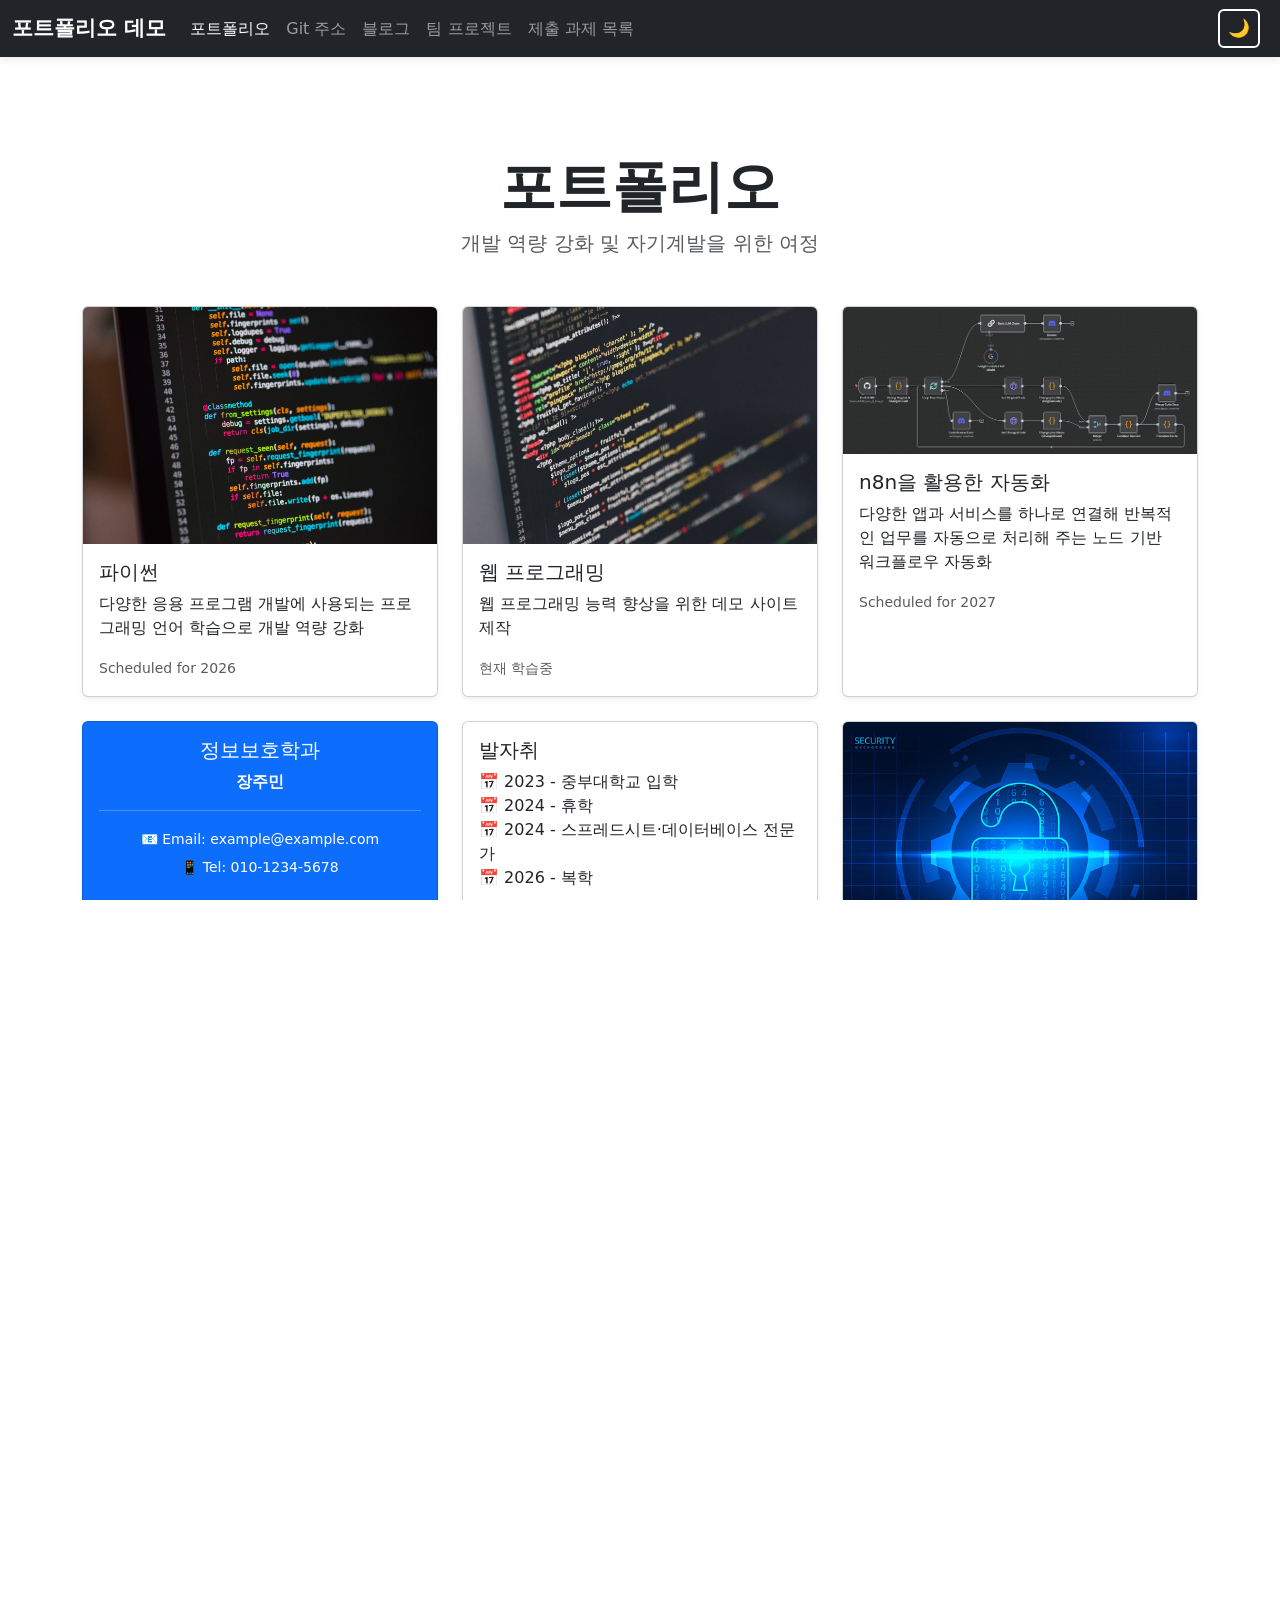
==== index.html @ 8efb3dae "fix: 포트폴리오 페이지의 모든 카드에 호버 효과 적용 - index.html의 개인정보, 발자취, 보안 카드에 hover-card 클래스 추가 - HomeWork.html의 과" ====
<!DOCTYPE html>
<html lang="ko">
<head>
    <meta charset="UTF-8">
    <meta name="viewport" content="width=device-width, initial-scale=1.0">
    <title>포트폴리오 웹</title>
    
    <link href="https://cdn.jsdelivr.net/npm/bootstrap@5.3.3/dist/css/bootstrap.min.css" rel="stylesheet">
    <link rel="stylesheet" href="main.css">
</head>
<body>

<!-- 네비게이션 바 -->
<nav class="navbar navbar-expand-lg navbar-dark bg-dark sticky-top" id="navbar">
  <div class="container-fluid">
    <a class="navbar-brand" href="index.html">포트폴리오 데모</a>
    
    <div class="d-flex align-items-center order-lg-last">
      <!-- 다크모드 토글 버튼 (모바일에서도 보이도록 위치 조정) -->
      <button class="btn btn-outline-light me-2" id="themeToggle" title="테마 전환">
        <span class="theme-icon">🌙</span>
      </button>
      
      <button class="navbar-toggler" type="button" data-bs-toggle="collapse" data-bs-target="#navbarSupportedContent" aria-controls="navbarSupportedContent" aria-expanded="false" aria-label="Toggle navigation">
        <span class="navbar-toggler-icon"></span>
      </button>
    </div>

    <div class="collapse navbar-collapse" id="navbarSupportedContent">
      <ul class="navbar-nav me-auto mb-2 mb-lg-0">
        <li class="nav-item">
          <a class="nav-link active" href="index.html">포트폴리오</a>
        </li>
        <li class="nav-item">
          <a class="nav-link" href="https://github.com/wpdl42" target="_blank">Git 주소</a>
        </li>
        <li class="nav-item">
          <a class="nav-link" href="https://it-bookmark.tistory.com/" target="_blank">블로그</a>
        </li>
        <li class="nav-item">
          <a class="nav-link" href="Team.html">팀 프로젝트</a>
        </li>
        <li class="nav-item">
          <a class="nav-link" href="HomeWork.html">제출 과제 목록</a>
        </li>
      </ul>
    </div>
  </div>
</nav>

<!-- 메인 콘텐츠 -->
<main class="container-fluid py-5">
  <div class="text-center my-5" style="margin-top: 25vh;">
    <h1 class="display-4 fw-bold fade-in">포트폴리오</h1>
    <p class="lead text-muted fade-in">개발 역량 강화 및 자기계발을 위한 여정</p>
  </div>
  
  <div class="container">
    <div class="row g-4">
      <!-- 파이썬 카드 -->
      <div class="col-md-6 col-lg-4 fade-in-up">
        <div class="card h-100 shadow-sm hover-card">
          <img src="img/image_EXjswNR.png" class="card-img-top" alt="파이썬">
          <div class="card-body">
            <h5 class="card-title">파이썬</h5>
            <p class="card-text">다양한 응용 프로그램 개발에 사용되는 프로그래밍 언어 학습으로 개발 역량 강화</p>
            <p class="card-text"><small class="text-muted">Scheduled for 2026</small></p>
          </div>
        </div>
      </div>

      <!-- 웹 프로그래밍 카드 -->
      <div class="col-md-6 col-lg-4 fade-in-up">
        <div class="card h-100 shadow-sm hover-card">
          <img src="img/웹프.jpeg" class="card-img-top" alt="웹 프로그래밍">
          <div class="card-body">
            <h5 class="card-title">웹 프로그래밍</h5>
            <p class="card-text">웹 프로그래밍 능력 향상을 위한 데모 사이트 제작</p>
            <p class="card-text"><small class="text-muted">현재 학습중</small></p>
          </div>
        </div>
      </div>

      <!-- n8n 카드 -->
      <div class="col-md-6 col-lg-4 fade-in-up">
        <div class="card h-100 shadow-sm hover-card">
          <img src="img/n8n.png" class="card-img-top" alt="n8n">
          <div class="card-body">
            <h5 class="card-title">n8n을 활용한 자동화</h5>
            <p class="card-text">다양한 앱과 서비스를 하나로 연결해 반복적인 업무를 자동으로 처리해 주는 노드 기반 워크플로우 자동화</p>
            <p class="card-text"><small class="text-muted">Scheduled for 2027</small></p>
          </div>
        </div>
      </div>

      <!-- 개인정보 카드 -->
      <div class="col-md-6 col-lg-4 fade-in-up">
        <div class="card h-100 shadow-sm bg-primary text-white hover-card">
          <div class="card-body text-center">
            <h5 class="card-title">정보보호학과</h5>
            <p class="card-text fw-bold">장주민</p>
            <hr class="bg-white">
            <p class="card-text mb-1">
              <small>📧 Email: example@example.com</small>
            </p>
            <p class="card-text">
              <small>📱 Tel: 010-1234-5678</small>
            </p>
          </div>
        </div>
      </div>

      <!-- 발자취 카드 -->
      <div class="col-md-6 col-lg-4 fade-in-up">
        <div class="card h-100 shadow-sm hover-card">
          <div class="card-body">
            <h5 class="card-title">발자취</h5>
            <ul class="list-unstyled">
              <li>📅 2023 - 중부대학교 입학</li>
              <li>📅 2024 - 휴학</li>
              <li>📅 2024 - 스프레드시트·데이터베이스 전문가</li>
              <li>📅 2026 - 복학</li>
            </ul>
            <p class="card-text mt-3"><small class="text-muted">개인 연혁</small></p>
          </div>
        </div>
      </div>

      <!-- 보안 카드 -->
      <div class="col-md-6 col-lg-4 fade-in-up">
        <div class="card h-100 shadow-sm hover-card">
          <img src="img/보안.jpg" class="card-img-top" alt="보안">
          <div class="card-body text-center">
            <h5 class="card-title">정보보호 학습</h5>
            <p class="card-text">자기계발과 목표설정. 정보보호 관련 실무 지식 습득 및 친숙화</p>
            <p class="card-text"><small class="text-muted">앞으로 나아갈 방향성</small></p>
          </div>
        </div>
      </div>

      <!-- 리눅스 카드 -->
      <div class="col-md-6 col-lg-4 fade-in-up">
        <div class="card h-100 shadow-sm hover-card">
          <img src="img/리눅스.jpg" class="card-img-top" alt="리눅스">
          <div class="card-body">
            <h5 class="card-title">리눅스</h5>
            <p class="card-text">기초적인 리눅스 학습을 통하여 시스템 관리 능력 향상</p>
            <p class="card-text"><small class="text-muted">Scheduled for 2026</small></p>
          </div>
        </div>
      </div>
    </div>
  </div>
</main>

<!-- 상단 이동 버튼 -->
<button id="scrollTopBtn" class="scroll-top-btn" title="상단으로 이동">
  ⬆️
</button>

<!-- 푸터 -->
<footer class="bg-dark text-light text-center py-4 mt-5">
  <div class="container">
    <p>&copy; 2026 포트폴리오 웹. All rights reserved.</p>
  </div>
</footer>

<script src="https://cdn.jsdelivr.net/npm/bootstrap@5.3.3/dist/js/bootstrap.bundle.min.js"></script>
<script src="theme.js"></script>
<script src="scroll-animation.js"></script>

</body>
</html>
---- main.css ----
/* ============================================
   기본 레이아웃 및 구조
   ============================================ */

html, body {
  height: 100%;
  margin: 0;
  display: flex;
  flex-direction: column;
  transition: background-color 0.3s ease, color 0.3s ease;
}

main {
  flex: 1;
}

footer {
  margin-top: auto;
}

/* 스크롤바 숨기기 */
html, body {
  overflow-y: auto;
  -ms-overflow-style: none;
  scrollbar-width: none;
}

html::-webkit-scrollbar,
body::-webkit-scrollbar {
  display: none;
}

/* ============================================
   다크모드 테마
   ============================================ */

:root {
  --bg-light: #ffffff;
  --bg-dark: #212529;
  --text-light: #212529;
  --text-dark: #ffffff;
  --card-bg-light: #ffffff;
  --card-bg-dark: #343a40;
  --navbar-bg-light: #212529;
  --navbar-bg-dark: #1a1a1a;
}

body {
  background-color: var(--bg-light);
  color: var(--text-light);
}

body.dark-mode {
  background-color: var(--bg-dark);
  color: var(--text-dark);
}

/* 다크모드에서 카드 스타일 */
body.dark-mode .card {
  background-color: var(--card-bg-dark);
  color: var(--text-dark);
  border-color: #495057;
}

body.dark-mode .card-text {
  color: #adb5bd;
}

body.dark-mode .text-muted {
  color: #868e96 !important;
}

body.dark-mode .navbar {
  background-color: var(--navbar-bg-dark) !important;
}

body.dark-mode .nav-link {
  color: #adb5bd !important;
}

body.dark-mode .nav-link.active {
  color: #ffffff !important;
}

body.dark-mode .lead {
  color: #adb5bd;
}

body.dark-mode footer {
  background-color: var(--navbar-bg-dark) !important;
}

/* ============================================
   테마 토글 버튼
   ============================================ */

#themeToggle {
  background-color: transparent !important;
  border: 2px solid #ffffff !important;
  padding: 0.25rem 0.5rem !important;
  font-size: 1.1rem;
  transition: all 0.3s ease;
  display: flex;
  align-items: center;
  justify-content: center;
}

#themeToggle:hover {
  background-color: #ffffff !important;
  color: #212529 !important;
  transform: rotate(20deg);
}

body.dark-mode #themeToggle {
  border-color: #adb5bd !important;
}

body.dark-mode #themeToggle:hover {
  background-color: #adb5bd !important;
  color: #212529 !important;
}

.theme-icon {
  display: inline-block;
  transition: transform 0.3s ease;
}

/* ============================================
   스크롤 애니메이션
   ============================================ */

/* 페이드인 애니메이션 */
@keyframes fadeIn {
  from {
    opacity: 0;
  }
  to {
    opacity: 1;
  }
}

@keyframes fadeInUp {
  from {
    opacity: 0;
    transform: translateY(30px);
  }
  to {
    opacity: 1;
    transform: translateY(0);
  }
}

.fade-in {
  animation: fadeIn 0.8s ease-in-out;
}

.fade-in-up {
  animation: fadeInUp 0.8s ease-in-out forwards;
  opacity: 0;
}

/* 스크롤 위치에 따른 애니메이션 */
.fade-in-up.visible {
  animation: fadeInUp 0.8s ease-in-out forwards;
}

/* ============================================
   카드 호버 효과
   ============================================ */

.hover-card {
  transition: all 0.3s ease;
  cursor: pointer;
}

.hover-card:hover {
  transform: translateY(-8px);
  box-shadow: 0 12px 24px rgba(0, 0, 0, 0.15) !important;
}

body.dark-mode .hover-card:hover {
  box-shadow: 0 12px 24px rgba(255, 255, 255, 0.1) !important;
}

/* ============================================
   상단 이동 버튼
   ============================================ */

.scroll-top-btn {
  position: fixed;
  bottom: 30px;
  right: 30px;
  width: 50px;
  height: 50px;
  background-color: #007bff;
  color: white;
  border: none;
  border-radius: 50%;
  font-size: 1.5rem;
  cursor: pointer;
  display: none;
  align-items: center;
  justify-content: center;
  box-shadow: 0 4px 12px rgba(0, 0, 0, 0.2);
  transition: all 0.3s ease;
  z-index: 999;
}

.scroll-top-btn:hover {
  background-color: #0056b3;
  transform: translateY(-5px);
  box-shadow: 0 6px 16px rgba(0, 0, 0, 0.3);
}

.scroll-top-btn.show {
  display: flex;
}

body.dark-mode .scroll-top-btn {
  background-color: #0d6efd;
  box-shadow: 0 4px 12px rgba(255, 255, 255, 0.2);
}

body.dark-mode .scroll-top-btn:hover {
  background-color: #0a58ca;
  box-shadow: 0 6px 16px rgba(255, 255, 255, 0.3);
}

/* ============================================
   과제 박스 스타일
   ============================================ */

.assignment-box {
  min-height: 200px;
  display: flex;
  flex-direction: column;
  justify-content: space-between;
  transition: all 0.3s ease;
}

.assignment-list {
  margin-bottom: 3rem;
}

/* ============================================
   버튼 스타일
   ============================================ */

.btn-custom {
  background-color: #ffffff;
  color: #000000;
  border: 2px solid #000000;
  transition: all 0.3s ease;
  font-weight: 500;
}

.btn-custom:hover {
  background-color: #000000;
  color: #ffffff;
  transform: translateY(-2px);
  box-shadow: 0 4px 12px rgba(0, 0, 0, 0.2);
}

body.dark-mode .btn-custom {
  background-color: #343a40;
  color: #ffffff;
  border-color: #ffffff;
}

body.dark-mode .btn-custom:hover {
  background-color: #ffffff;
  color: #000000;
  box-shadow: 0 4px 12px rgba(255, 255, 255, 0.2);
}

/* ============================================
   네비게이션 바 개선
   ============================================ */

.navbar {
  box-shadow: 0 2px 8px rgba(0, 0, 0, 0.1);
  transition: all 0.3s ease;
}

body.dark-mode .navbar {
  box-shadow: 0 2px 8px rgba(255, 255, 255, 0.05);
}

.navbar-brand {
  font-weight: 600;
  font-size: 1.3rem;
  transition: all 0.3s ease;
}

.navbar-brand:hover {
  transform: scale(1.05);
}

/* ============================================
   반응형 디자인
   ============================================ */

@media (max-width: 768px) {
  .scroll-top-btn {
    bottom: 20px;
    right: 20px;
    width: 45px;
    height: 45px;
    font-size: 1.2rem;
  }

  .fade-in-up {
    animation-delay: 0.1s;
  }

  main {
    padding: 0 1rem;
  }
}

/* ============================================
   추가 유틸리티 클래스
   ============================================ */

.shadow-sm {
  box-shadow: 0 0.125rem 0.25rem rgba(0, 0, 0, 0.075) !important;
  transition: box-shadow 0.3s ease;
}

body.dark-mode .shadow-sm {
  box-shadow: 0 0.125rem 0.25rem rgba(255, 255, 255, 0.05) !important;
}

/* 부드러운 스크롤 */
html {
  scroll-behavior: smooth;
}
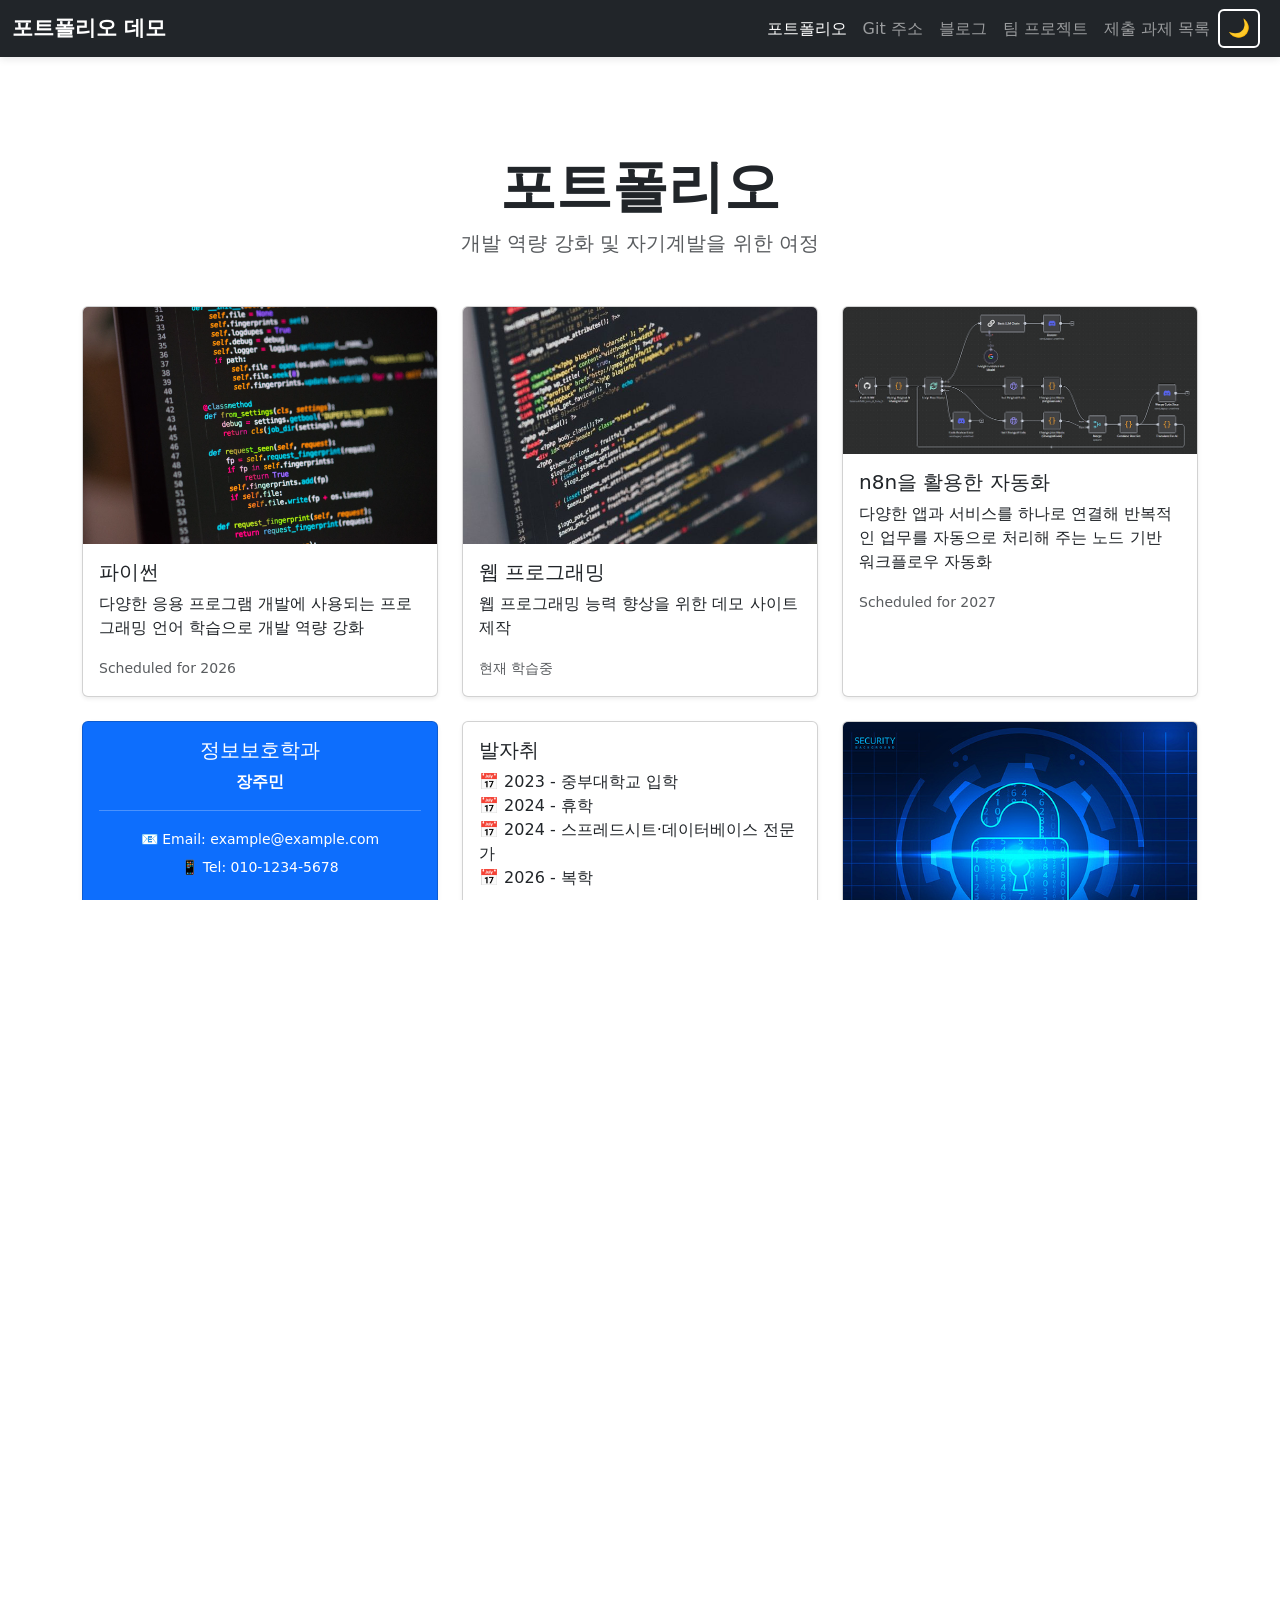
==== commit a6264c70: "style: 내비게이션 바 메뉴 항목 우측 정렬 (ms-auto 적용)" ====
--- a/index.html
+++ b/index.html
@@ -27,7 +27,7 @@
     </div>
 
     <div class="collapse navbar-collapse" id="navbarSupportedContent">
-      <ul class="navbar-nav me-auto mb-2 mb-lg-0">
+      <ul class="navbar-nav ms-auto mb-2 mb-lg-0">
         <li class="nav-item">
           <a class="nav-link active" href="index.html">포트폴리오</a>
         </li>
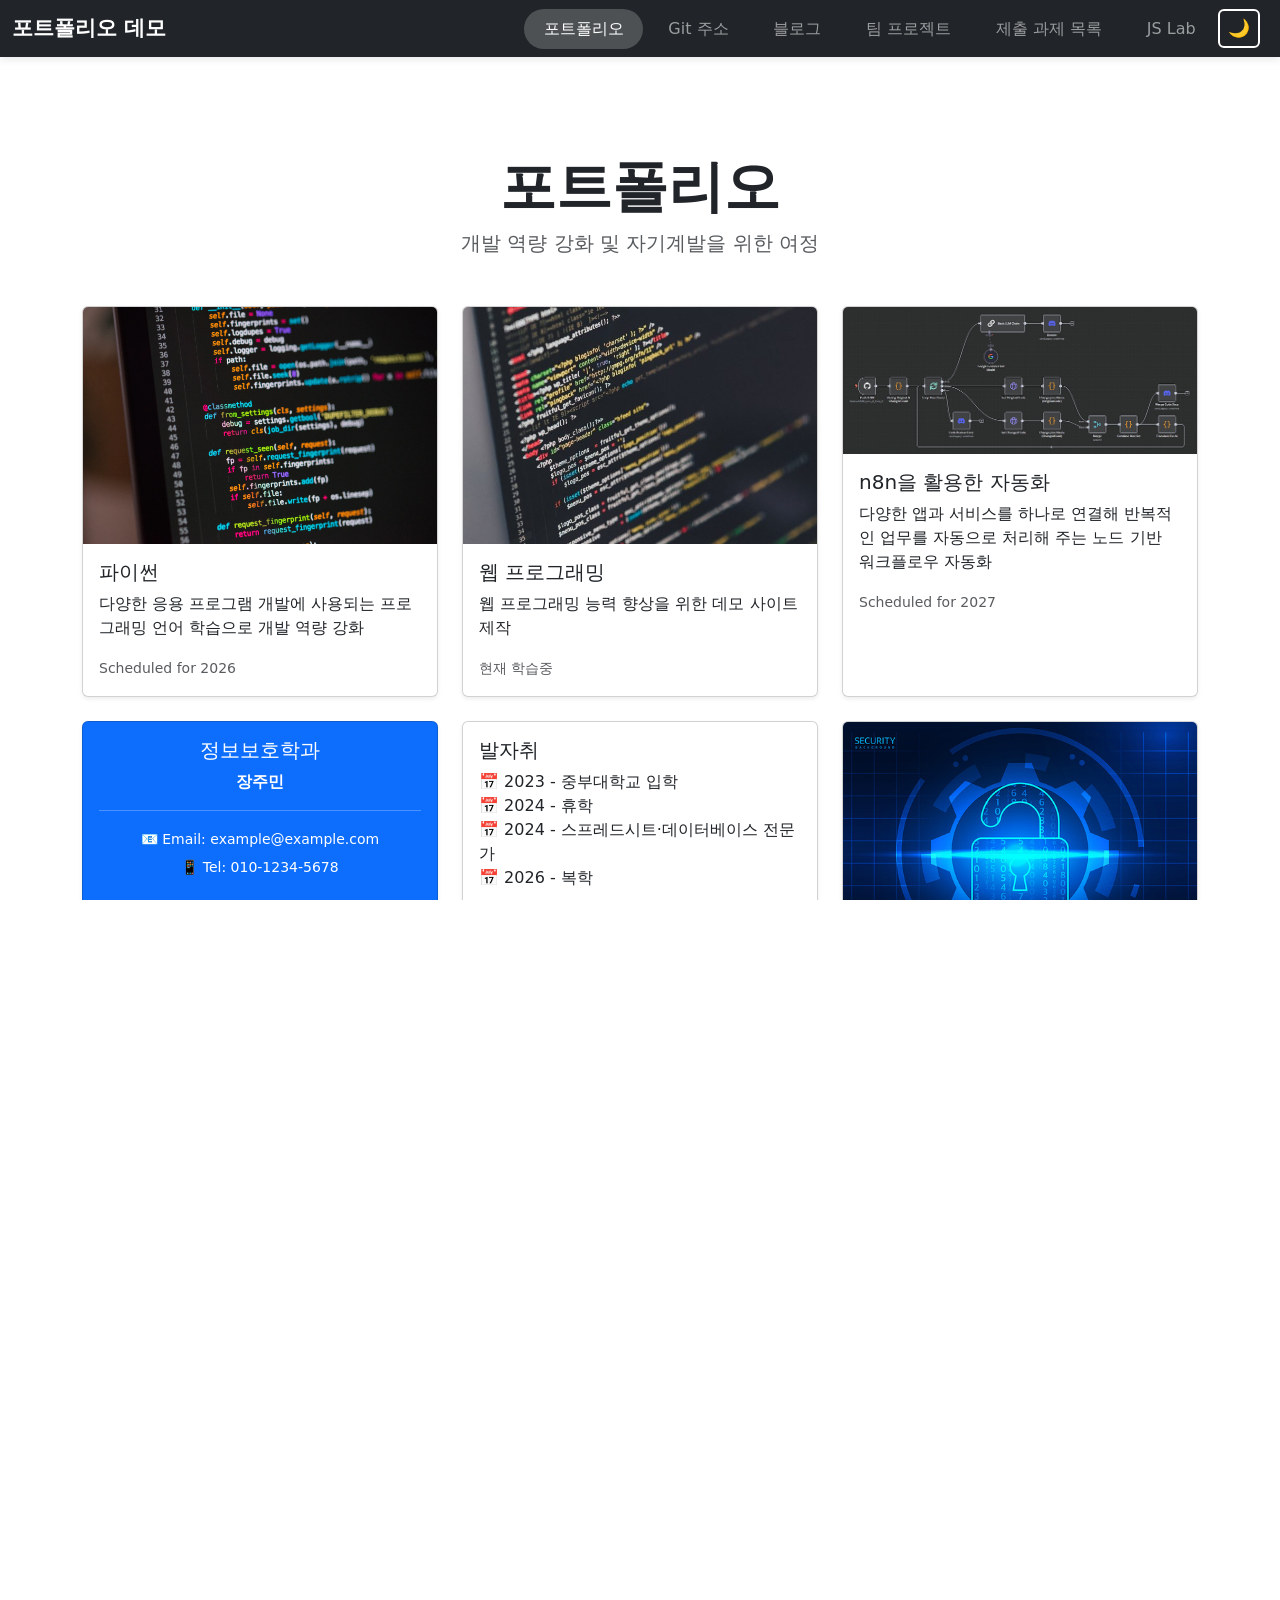
==== commit 8c78428e: "feat: JS 핵심 기능을 활용한 'JS Lab' 페이지 추가 - Dynamic Skills: 배열 데이터를 활용한 동적 렌더링 및 필터링 기능 - Guestbook: 객체 배열" ====
--- a/index.html
+++ b/index.html
@@ -42,6 +42,9 @@
         </li>
         <li class="nav-item">
           <a class="nav-link" href="HomeWork.html">제출 과제 목록</a>
+        </li>
+        <li class="nav-item">
+          <a class="nav-link" href="Lab.html">JS Lab</a>
         </li>
       </ul>
     </div>
--- a/main.css
+++ b/main.css
@@ -76,10 +76,14 @@
 
 body.dark-mode .nav-link {
   color: #adb5bd !important;
+  border-radius: 50px;
+  padding: 0.5rem 1.2rem !important;
+  transition: all 0.3s ease !important;
 }
 
 body.dark-mode .nav-link.active {
   color: #ffffff !important;
+  background-color: rgba(255, 255, 255, 0.1);
 }
 
 body.dark-mode .lead {
@@ -282,8 +286,33 @@
   transition: all 0.3s ease;
 }
 
+.nav-link {
+  border-radius: 50px;
+  padding: 0.5rem 1.2rem !important;
+  margin: 0 0.2rem;
+  transition: all 0.3s ease;
+}
+
+.nav-link:hover {
+  background-color: rgba(255, 255, 255, 0.15);
+  color: #ffffff !important;
+}
+
+.nav-link.active {
+  background-color: rgba(255, 255, 255, 0.2);
+  color: #ffffff !important;
+}
+
 body.dark-mode .navbar {
   box-shadow: 0 2px 8px rgba(255, 255, 255, 0.05);
+}
+
+body.dark-mode .nav-link:hover {
+  background-color: rgba(255, 255, 255, 0.1);
+}
+
+body.dark-mode .nav-link.active {
+  background-color: rgba(255, 255, 255, 0.15);
 }
 
 .navbar-brand {
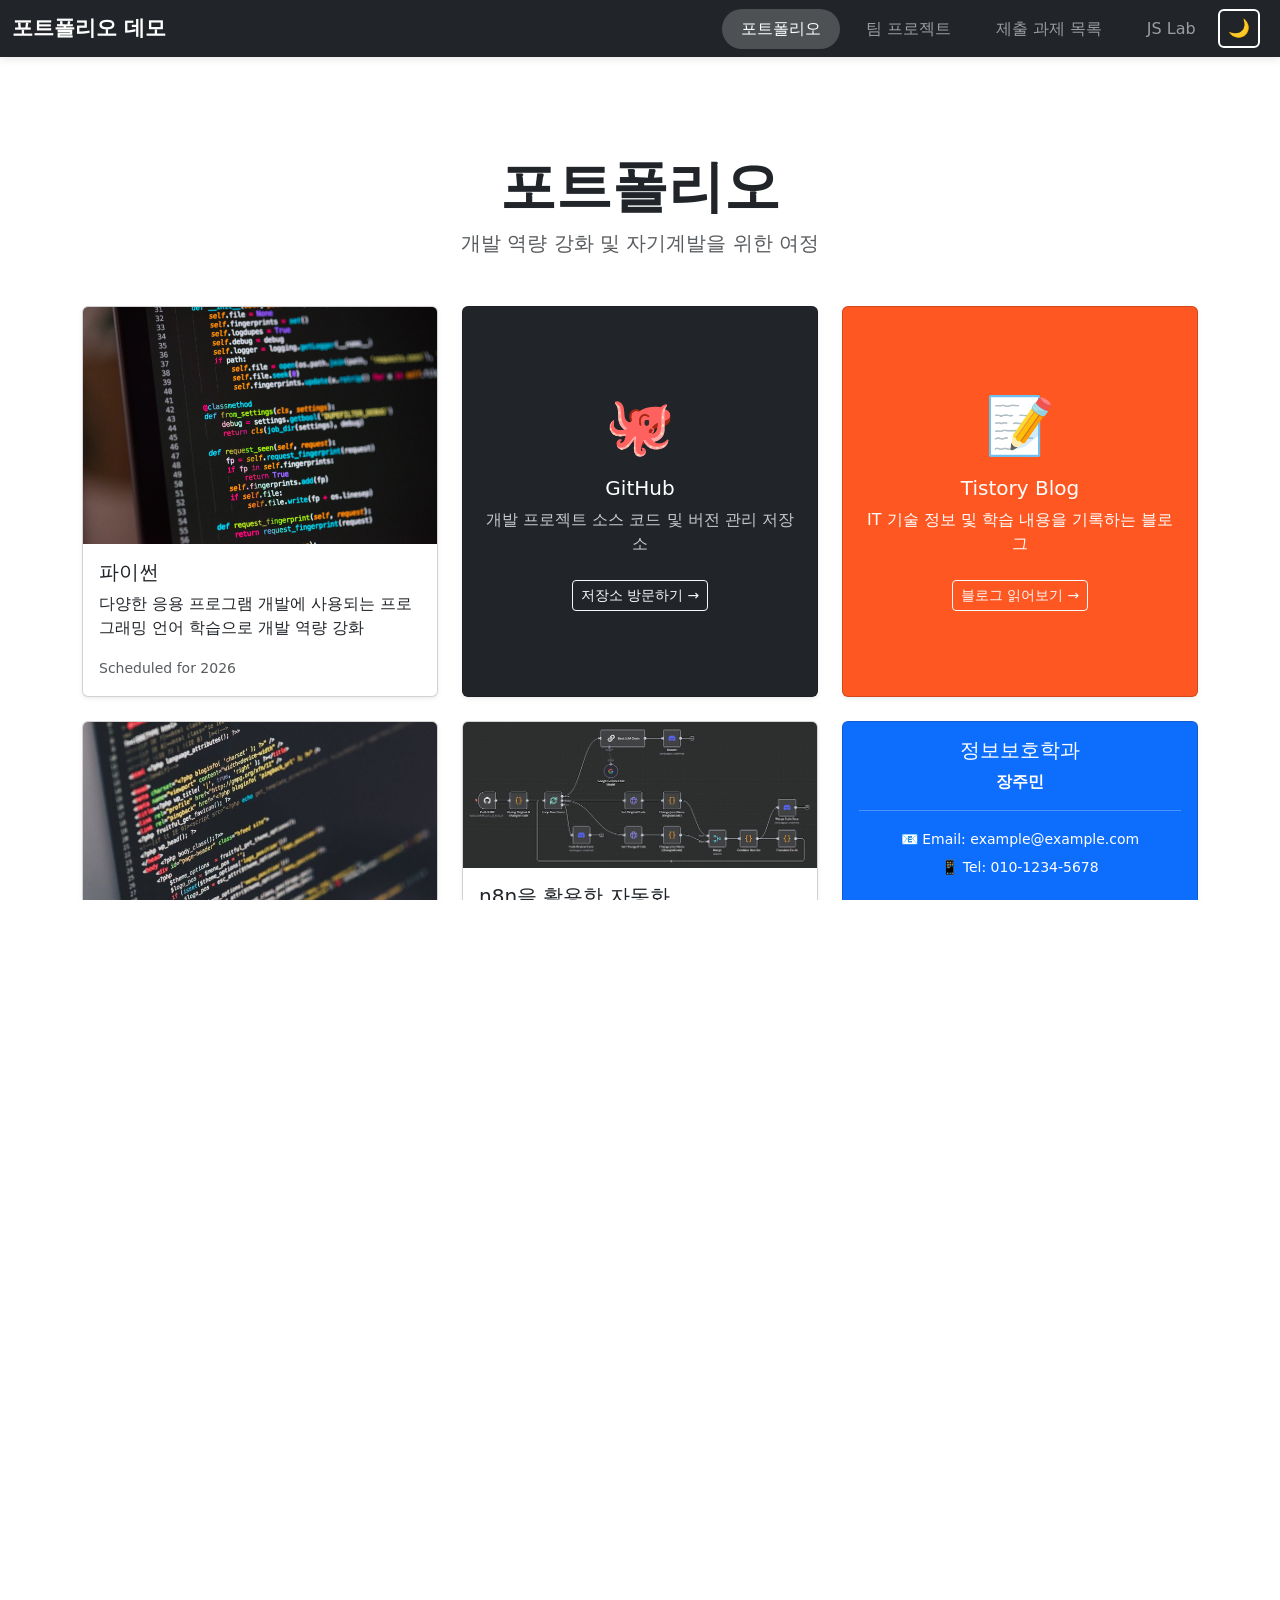
==== commit 63dd4999: "refactor: 외부 링크 메뉴를 내비게이션에서 메인 페이지 카드로 이동 - 내비게이션 바에서 Git 주소, 블로그 메뉴 제거 - 메인 페이지(index.html)에 GitHub" ====
--- a/index.html
+++ b/index.html
@@ -31,12 +31,7 @@
         <li class="nav-item">
           <a class="nav-link active" href="index.html">포트폴리오</a>
         </li>
-        <li class="nav-item">
-          <a class="nav-link" href="https://github.com/wpdl42" target="_blank">Git 주소</a>
-        </li>
-        <li class="nav-item">
-          <a class="nav-link" href="https://it-bookmark.tistory.com/" target="_blank">블로그</a>
-        </li>
+
         <li class="nav-item">
           <a class="nav-link" href="Team.html">팀 프로젝트</a>
         </li>
@@ -70,6 +65,34 @@
             <p class="card-text"><small class="text-muted">Scheduled for 2026</small></p>
           </div>
         </div>
+      </div>
+
+      <!-- GitHub 카드 -->
+      <div class="col-md-6 col-lg-4 fade-in-up">
+        <a href="https://github.com/wpdl42" target="_blank" class="text-decoration-none text-dark">
+          <div class="card h-100 shadow-sm hover-card bg-dark text-white">
+            <div class="card-body d-flex flex-column justify-content-center align-items-center text-center">
+              <h2 class="display-4 mb-3">🐙</h2>
+              <h5 class="card-title">GitHub</h5>
+              <p class="card-text opacity-75">개발 프로젝트 소스 코드 및 버전 관리 저장소</p>
+              <span class="btn btn-outline-light btn-sm mt-2">저장소 방문하기 →</span>
+            </div>
+          </div>
+        </a>
+      </div>
+
+      <!-- Blog 카드 -->
+      <div class="col-md-6 col-lg-4 fade-in-up">
+        <a href="https://it-bookmark.tistory.com/" target="_blank" class="text-decoration-none text-dark">
+          <div class="card h-100 shadow-sm hover-card" style="background-color: #ff5722; color: white;">
+            <div class="card-body d-flex flex-column justify-content-center align-items-center text-center">
+              <h2 class="display-4 mb-3">📝</h2>
+              <h5 class="card-title">Tistory Blog</h5>
+              <p class="card-text opacity-90">IT 기술 정보 및 학습 내용을 기록하는 블로그</p>
+              <span class="btn btn-outline-light btn-sm mt-2">블로그 읽어보기 →</span>
+            </div>
+          </div>
+        </a>
       </div>
 
       <!-- 웹 프로그래밍 카드 -->
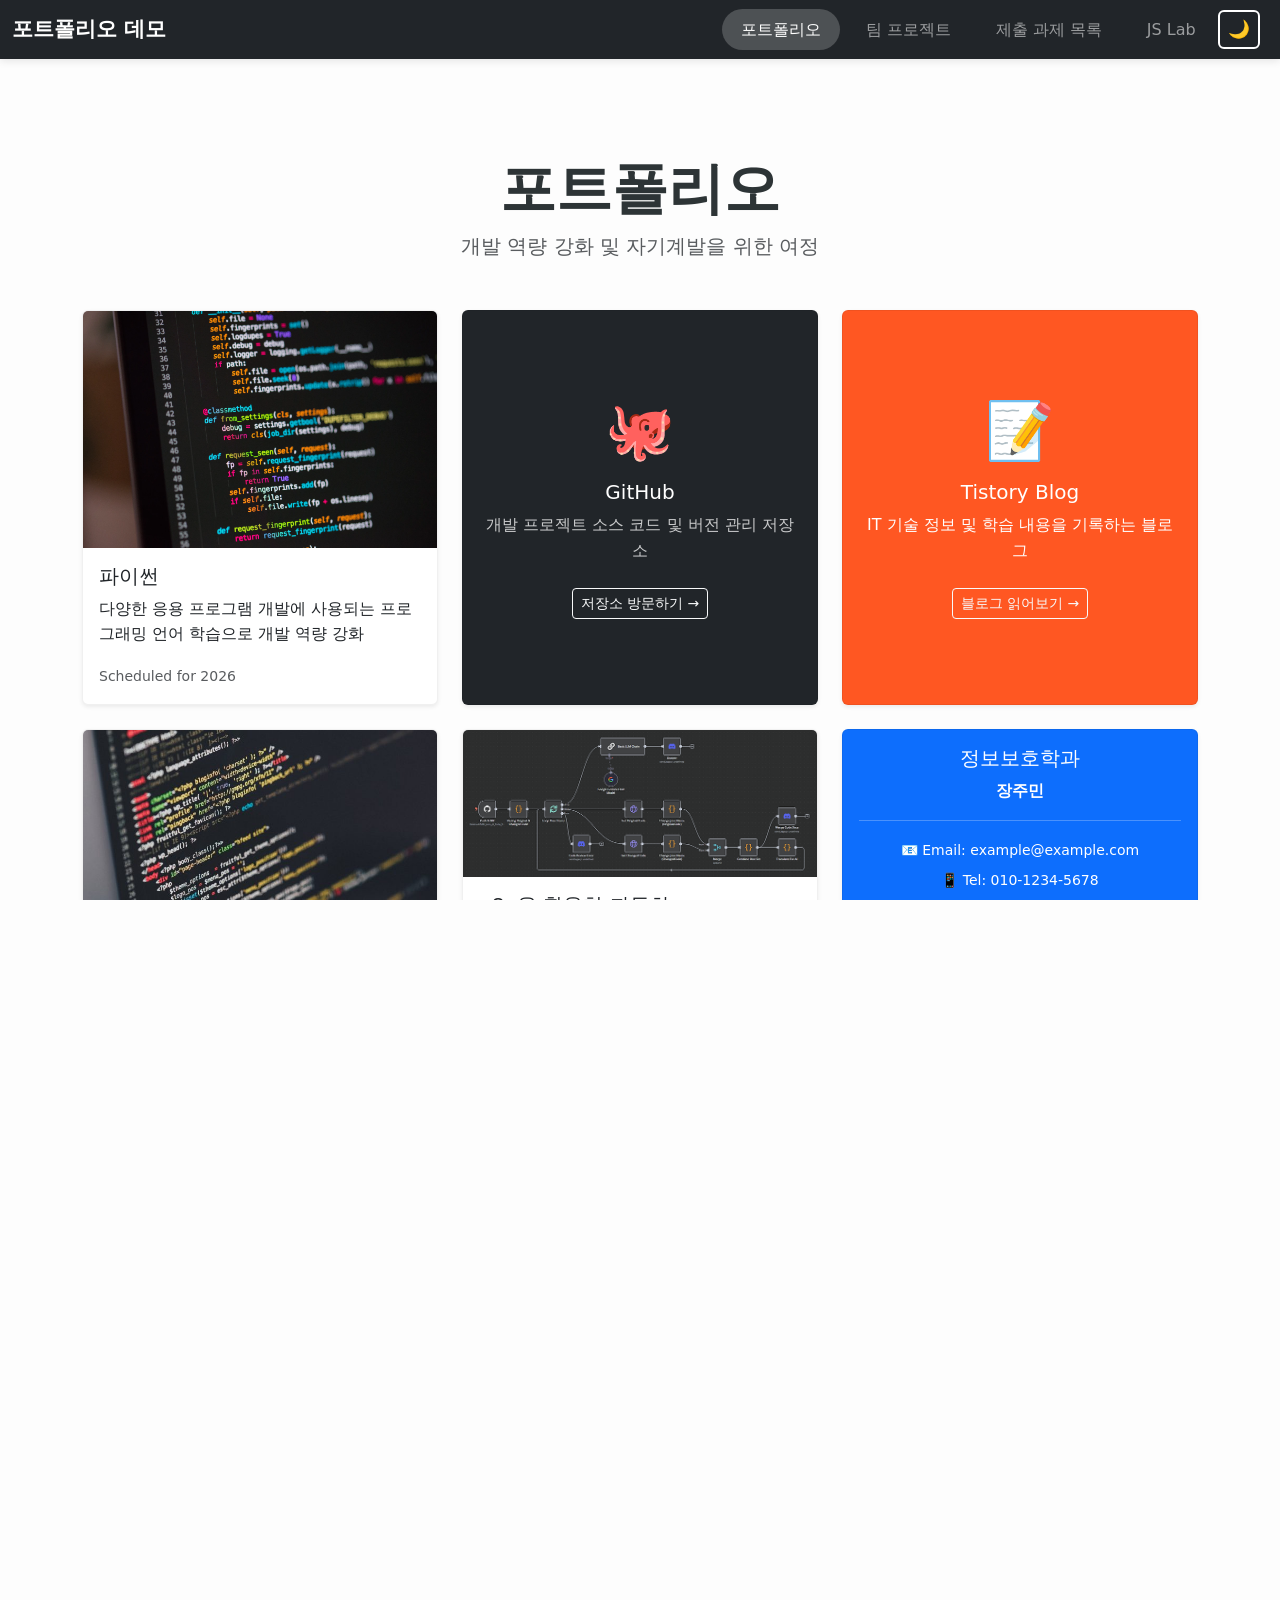
==== commit f193a723: "Update index.html" ====
--- a/index.html
+++ b/index.html
@@ -144,8 +144,8 @@
             <ul class="list-unstyled">
               <li>📅 2023 - 중부대학교 입학</li>
               <li>📅 2024 - 휴학</li>
-              <li>📅 2024 - 스프레드시트·데이터베이스 전문가</li>
               <li>📅 2026 - 복학</li>
+              <li>📅 2026 - 스펙업 진행중...</li>
             </ul>
             <p class="card-text mt-3"><small class="text-muted">개인 연혁</small></p>
           </div>
--- a/main.css
+++ b/main.css
@@ -18,16 +18,16 @@
   margin-top: auto;
 }
 
-/* 스크롤바 숨기기 */
+/* 스크롤 기능은 유지하되 스크롤바만 숨기기 */
 html, body {
   overflow-y: auto;
-  -ms-overflow-style: none;
-  scrollbar-width: none;
+  -ms-overflow-style: none; /* IE and Edge */
+  scrollbar-width: none; /* Firefox */
 }
 
 html::-webkit-scrollbar,
 body::-webkit-scrollbar {
-  display: none;
+  display: none; /* Chrome, Safari, Opera */
 }
 
 /* ============================================
@@ -35,9 +35,9 @@
    ============================================ */
 
 :root {
-  --bg-light: #ffffff;
+  --bg-light: #fdfdfd; /* 완전한 흰색보다 부드러운 톤 */
   --bg-dark: #212529;
-  --text-light: #212529;
+  --text-light: #2d3436; /* 가독성 좋은 딥 그레이 */
   --text-dark: #ffffff;
   --card-bg-light: #ffffff;
   --card-bg-dark: #343a40;
@@ -48,6 +48,13 @@
 body {
   background-color: var(--bg-light);
   color: var(--text-light);
+  line-height: 1.6;
+}
+
+.card {
+  border: 1px solid rgba(0, 0, 0, 0.06);
+  background-color: var(--card-bg-light);
+  transition: transform 0.3s ease, box-shadow 0.3s ease;
 }
 
 body.dark-mode {
@@ -179,7 +186,7 @@
 
 .hover-card:hover {
   transform: translateY(-8px);
-  box-shadow: 0 12px 24px rgba(0, 0, 0, 0.15) !important;
+  box-shadow: 0 15px 35px rgba(0, 0, 0, 0.08) !important; /* 라이트 모드에서 더 은은한 그림자 */
 }
 
 body.dark-mode .hover-card:hover {
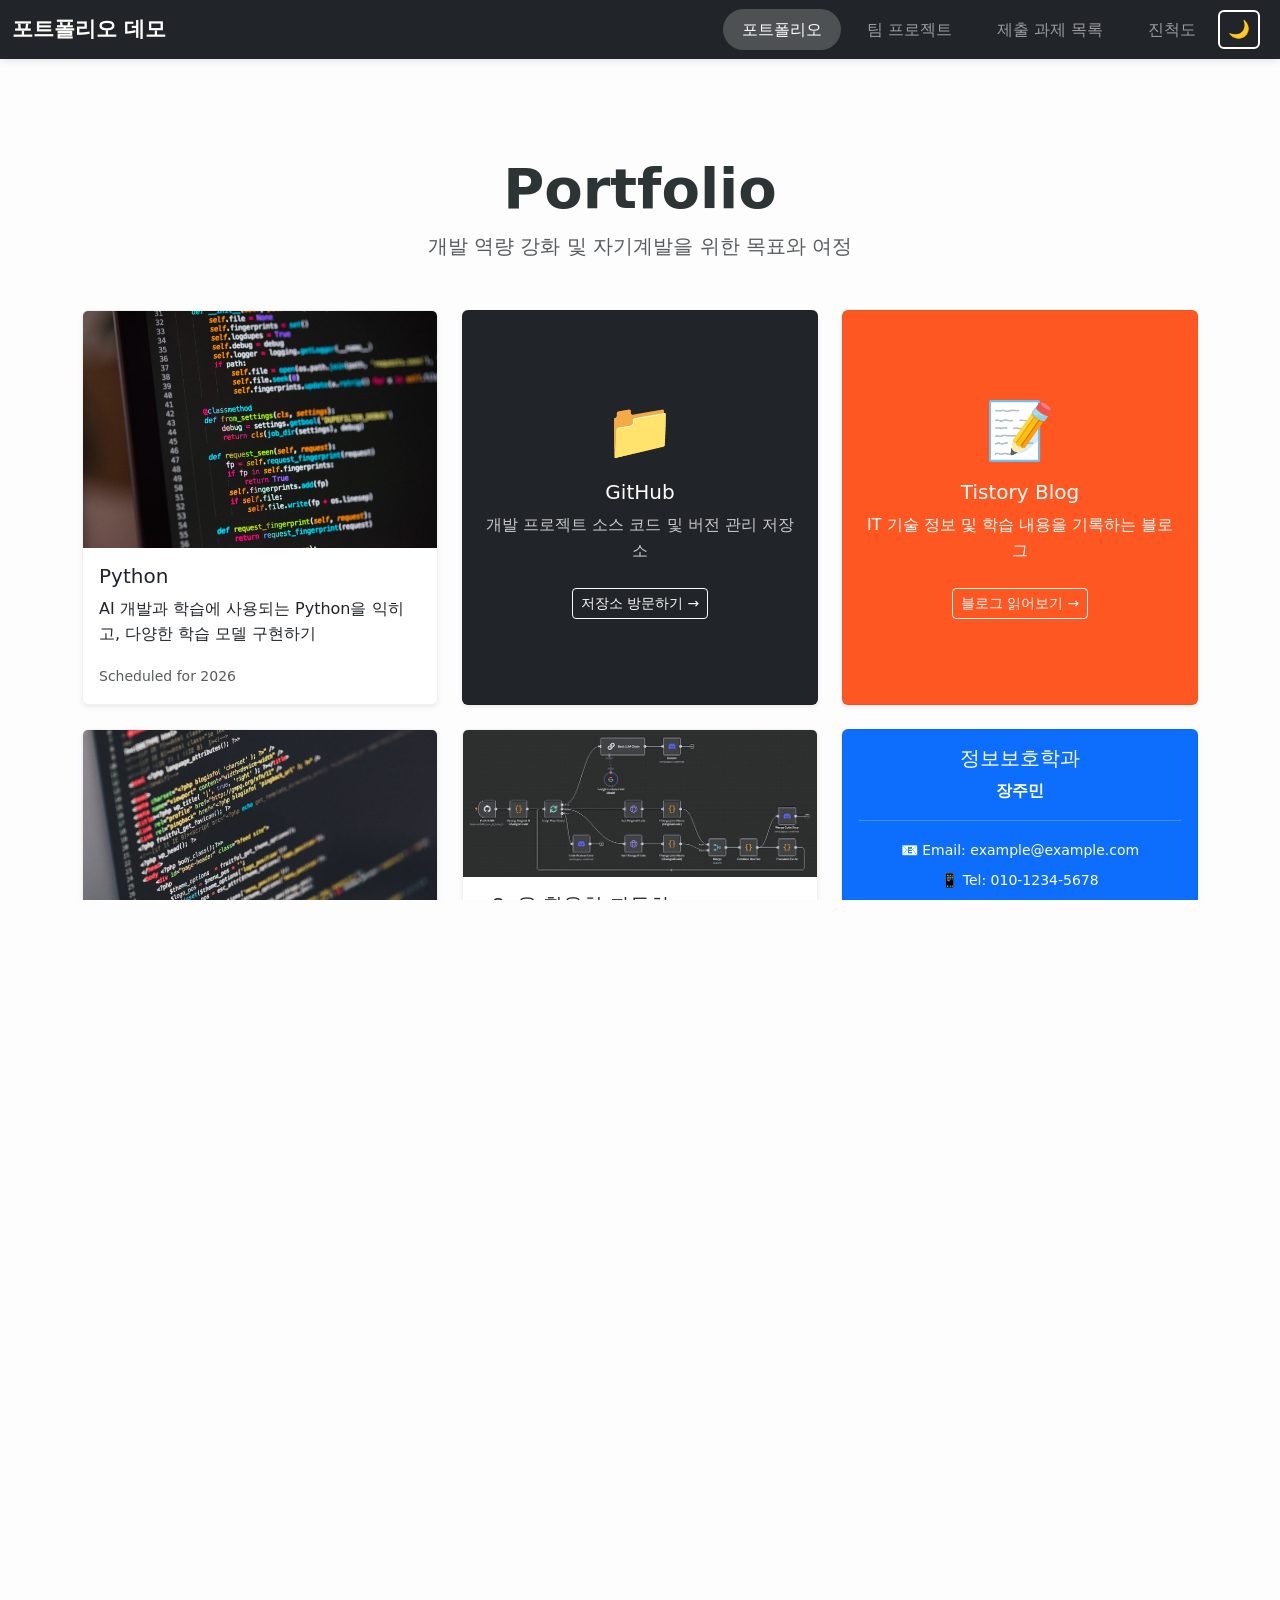
==== commit e2fb4742: "팀원 소개 및 포트폴리오 페이지 내용 수정" ====
--- a/index.html
+++ b/index.html
@@ -39,7 +39,7 @@
           <a class="nav-link" href="HomeWork.html">제출 과제 목록</a>
         </li>
         <li class="nav-item">
-          <a class="nav-link" href="Lab.html">JS Lab</a>
+          <a class="nav-link" href="Lab.html">진척도</a>
         </li>
       </ul>
     </div>
@@ -49,8 +49,8 @@
 <!-- 메인 콘텐츠 -->
 <main class="container-fluid py-5">
   <div class="text-center my-5" style="margin-top: 25vh;">
-    <h1 class="display-4 fw-bold fade-in">포트폴리오</h1>
-    <p class="lead text-muted fade-in">개발 역량 강화 및 자기계발을 위한 여정</p>
+    <h1 class="display-4 fw-bold fade-in">Portfolio</h1>
+    <p class="lead text-muted fade-in">개발 역량 강화 및 자기계발을 위한 목표와 여정</p>
   </div>
   
   <div class="container">
@@ -58,10 +58,10 @@
       <!-- 파이썬 카드 -->
       <div class="col-md-6 col-lg-4 fade-in-up">
         <div class="card h-100 shadow-sm hover-card">
-          <img src="img/image_EXjswNR.png" class="card-img-top" alt="파이썬">
-          <div class="card-body">
-            <h5 class="card-title">파이썬</h5>
-            <p class="card-text">다양한 응용 프로그램 개발에 사용되는 프로그래밍 언어 학습으로 개발 역량 강화</p>
+          <img src="img/image_EXjswNR.png" class="card-img-top" alt="Python">
+          <div class="card-body">
+            <h5 class="card-title">Python</h5>
+            <p class="card-text">AI 개발과 학습에 사용되는 Python을 익히고, 다양한 학습 모델 구현하기</p>
             <p class="card-text"><small class="text-muted">Scheduled for 2026</small></p>
           </div>
         </div>
@@ -72,7 +72,7 @@
         <a href="https://github.com/wpdl42" target="_blank" class="text-decoration-none text-dark">
           <div class="card h-100 shadow-sm hover-card bg-dark text-white">
             <div class="card-body d-flex flex-column justify-content-center align-items-center text-center">
-              <h2 class="display-4 mb-3">🐙</h2>
+              <h2 class="display-4 mb-3">📁</h2>
               <h5 class="card-title">GitHub</h5>
               <p class="card-text opacity-75">개발 프로젝트 소스 코드 및 버전 관리 저장소</p>
               <span class="btn btn-outline-light btn-sm mt-2">저장소 방문하기 →</span>
@@ -100,9 +100,9 @@
         <div class="card h-100 shadow-sm hover-card">
           <img src="img/웹프.jpeg" class="card-img-top" alt="웹 프로그래밍">
           <div class="card-body">
-            <h5 class="card-title">웹 프로그래밍</h5>
-            <p class="card-text">웹 프로그래밍 능력 향상을 위한 데모 사이트 제작</p>
-            <p class="card-text"><small class="text-muted">현재 학습중</small></p>
+            <h5 class="card-title">Web Programming</h5>
+            <p class="card-text">Web Programming 능력 향상을 위한 개인 포트폴리오 사이트 제작</p>
+            <p class="card-text"><small class="text-muted">Learning...</small></p>
           </div>
         </div>
       </div>
@@ -113,7 +113,7 @@
           <img src="img/n8n.png" class="card-img-top" alt="n8n">
           <div class="card-body">
             <h5 class="card-title">n8n을 활용한 자동화</h5>
-            <p class="card-text">다양한 앱과 서비스를 하나로 연결해 반복적인 업무를 자동으로 처리해 주는 노드 기반 워크플로우 자동화</p>
+            <p class="card-text">다양한 앱과 서비스를 하나로 연결해 반복적인 업무를 자동으로 처리해 주는 노드 기반 워크플로우 자동화 구현하기</p>
             <p class="card-text"><small class="text-muted">Scheduled for 2027</small></p>
           </div>
         </div>
@@ -140,14 +140,19 @@
       <div class="col-md-6 col-lg-4 fade-in-up">
         <div class="card h-100 shadow-sm hover-card">
           <div class="card-body">
-            <h5 class="card-title">발자취</h5>
+            <h5 class="card-title">연혁</h5>
             <ul class="list-unstyled">
               <li>📅 2023 - 중부대학교 입학</li>
               <li>📅 2024 - 휴학</li>
               <li>📅 2026 - 복학</li>
               <li>📅 2026 - 스펙업 진행중...</li>
             </ul>
-            <p class="card-text mt-3"><small class="text-muted">개인 연혁</small></p>
+            <p class="card-text mt-3"><small class="text-muted">개인 활동</small></p>
+            <ul class="list-unstyled">
+              <li>🏢 2019 - GTQ 1급</li>
+              <li>🏢 2024 - 컴활 2급</li>
+              <li>🚧 2026 - 리눅스 마스터 2급 예정</li>
+            </ul>
           </div>
         </div>
       </div>
@@ -157,9 +162,9 @@
         <div class="card h-100 shadow-sm hover-card">
           <img src="img/보안.jpg" class="card-img-top" alt="보안">
           <div class="card-body text-center">
-            <h5 class="card-title">정보보호 학습</h5>
-            <p class="card-text">자기계발과 목표설정. 정보보호 관련 실무 지식 습득 및 친숙화</p>
-            <p class="card-text"><small class="text-muted">앞으로 나아갈 방향성</small></p>
+            <h5 class="card-title">학습완료 기술 목록</h5>
+            <p class="card-text">만들기</p>
+            <p class="card-text"><small class="text-muted">Scheduled for 2030</small></p>
           </div>
         </div>
       </div>
@@ -169,9 +174,9 @@
         <div class="card h-100 shadow-sm hover-card">
           <img src="img/리눅스.jpg" class="card-img-top" alt="리눅스">
           <div class="card-body">
-            <h5 class="card-title">리눅스</h5>
-            <p class="card-text">기초적인 리눅스 학습을 통하여 시스템 관리 능력 향상</p>
-            <p class="card-text"><small class="text-muted">Scheduled for 2026</small></p>
+            <h5 class="card-title">Linux</h5>
+            <p class="card-text">Linux 명령어와 서버 구동 및 보호를 위한 지식 탐색</p>
+            <p class="card-text"><small class="text-muted">Learning...</small></p>
           </div>
         </div>
       </div>
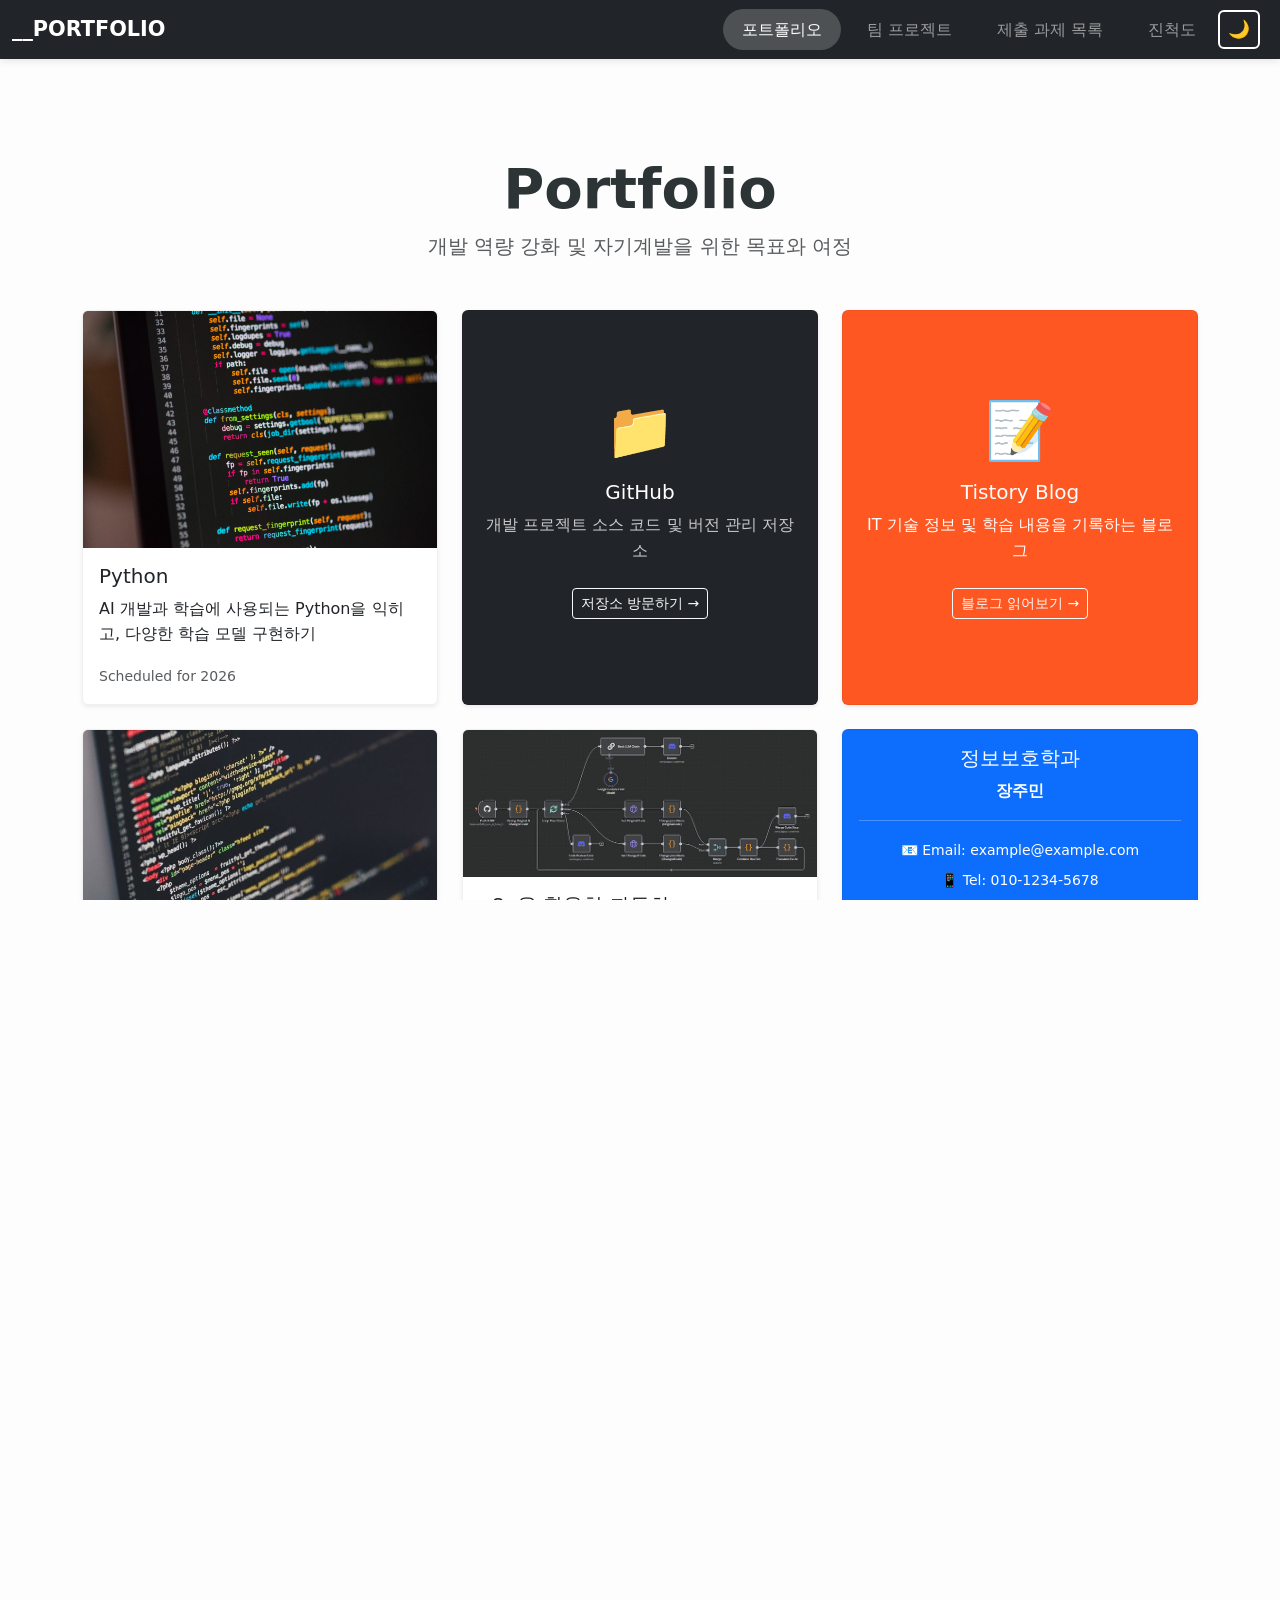
==== commit 3fc1d462: "마무리v1" ====
--- a/index.html
+++ b/index.html
@@ -3,7 +3,7 @@
 <head>
     <meta charset="UTF-8">
     <meta name="viewport" content="width=device-width, initial-scale=1.0">
-    <title>포트폴리오 웹</title>
+    <title>💻Portfolio💻</title>
     
     <link href="https://cdn.jsdelivr.net/npm/bootstrap@5.3.3/dist/css/bootstrap.min.css" rel="stylesheet">
     <link rel="stylesheet" href="main.css">
@@ -13,7 +13,7 @@
 <!-- 네비게이션 바 -->
 <nav class="navbar navbar-expand-lg navbar-dark bg-dark sticky-top" id="navbar">
   <div class="container-fluid">
-    <a class="navbar-brand" href="index.html">포트폴리오 데모</a>
+    <a class="navbar-brand" href="index.html">__PORTFOLIO</a>
     
     <div class="d-flex align-items-center order-lg-last">
       <!-- 다크모드 토글 버튼 (모바일에서도 보이도록 위치 조정) -->
@@ -184,7 +184,7 @@
   </div>
 </main>
 
-<!-- 상단 이동 버튼 -->
+<!-- 상단 이동 버튼. 근데 작동 안함.. 왜일까? -->
 <button id="scrollTopBtn" class="scroll-top-btn" title="상단으로 이동">
   ⬆️
 </button>
--- a/main.css
+++ b/main.css
@@ -210,11 +210,19 @@
   font-size: 1.5rem;
   cursor: pointer;
   display: none;
+  opacity: 0;
+  visibility: hidden;
   align-items: center;
   justify-content: center;
   box-shadow: 0 4px 12px rgba(0, 0, 0, 0.2);
   transition: all 0.3s ease;
-  z-index: 999;
+  z-index: 9999;
+}
+
+.scroll-top-btn.show {
+  display: flex;
+  opacity: 1;
+  visibility: visible;
 }
 
 .scroll-top-btn:hover {
